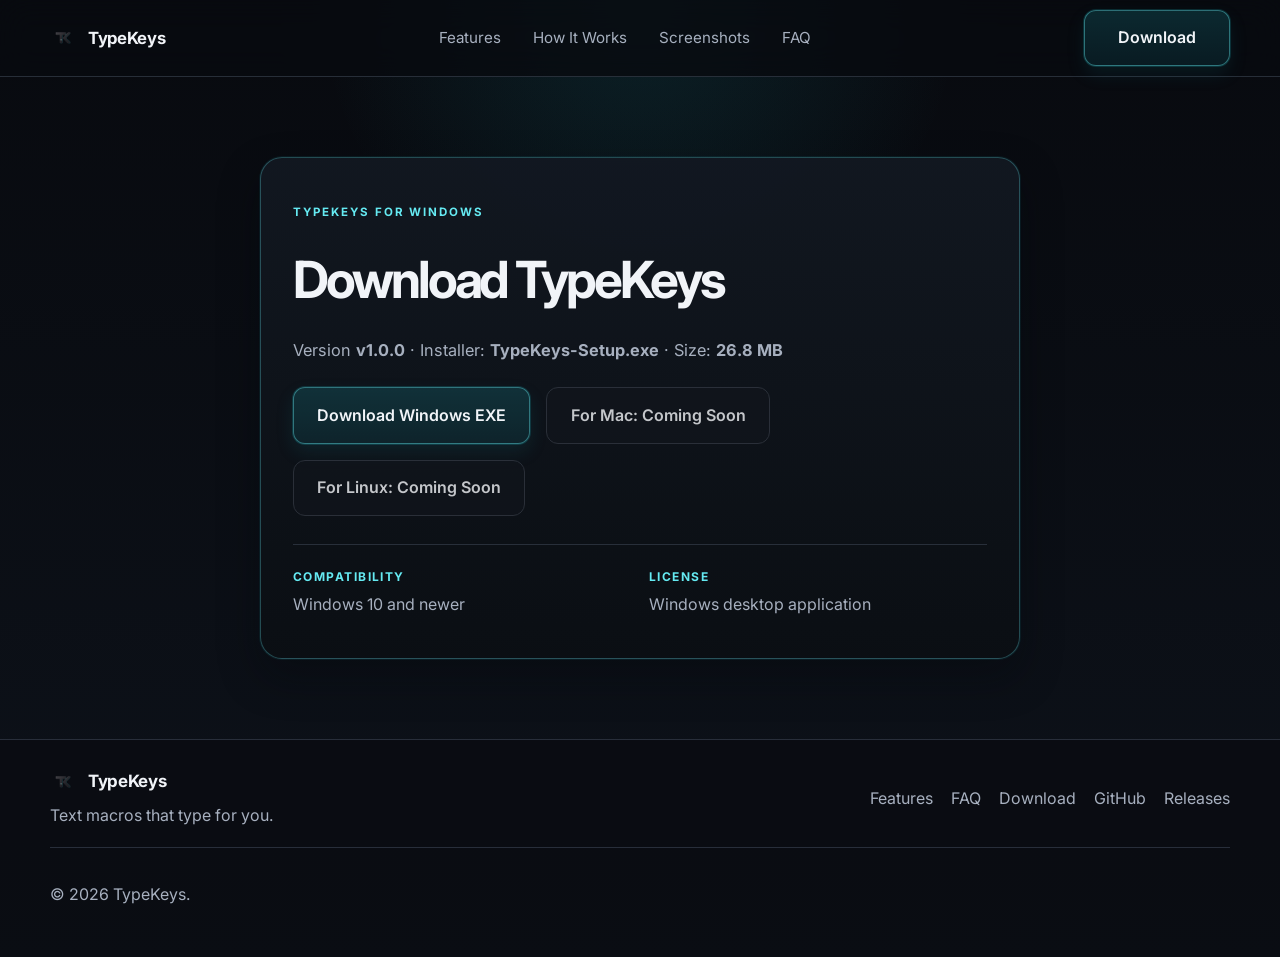
==== download.html @ 762c6fab "Add TypeKeys download page Co-authored-by: Copilot App <223556219+Copilot@users.noreply.github.com>" ====
<!DOCTYPE html>
<html lang="en">
  <head>
    <meta charset="UTF-8" />
    <meta name="viewport" content="width=device-width, initial-scale=1.0" />
    <meta
      name="description"
      content="Download TypeKeys for Windows. View the current version and get the installer for TypeKeys."
    />
    <title>Download TypeKeys | Windows Installer</title>
    <link rel="icon" type="image/png" href="assets/logo.png" />
    <link rel="preconnect" href="https://fonts.googleapis.com" />
    <link rel="preconnect" href="https://fonts.gstatic.com" crossorigin />
    <link
      href="https://fonts.googleapis.com/css2?family=Inter:wght@400;500;600;700;800&display=swap"
      rel="stylesheet"
    />
    <link rel="stylesheet" href="styles.css" />
  </head>
  <body>
    <div class="page-shell">
      <header class="site-header">
        <div class="container nav-shell">
          <a class="brand" href="index.html" aria-label="TypeKeys home">
            <img src="assets/logo.png" alt="TypeKeys logo" />
            <span>TypeKeys</span>
          </a>

          <button class="nav-toggle" aria-label="Toggle navigation" aria-expanded="false">
            <span></span>
            <span></span>
            <span></span>
          </button>

          <nav class="main-nav" aria-label="Main navigation">
            <a href="index.html#features">Features</a>
            <a href="index.html#how-it-works">How It Works</a>
            <a href="index.html#screenshots">Screenshots</a>
            <a href="index.html#faq">FAQ</a>
          </nav>

          <a class="btn btn-primary nav-download" href="download.html">Download</a>
        </div>
      </header>

      <main>
        <section class="section download-page">
          <div class="container download-page-shell">
            <div class="download-page-card">
              <p class="eyebrow eyebrow-inline">TypeKeys for Windows</p>
              <h1>Download TypeKeys</h1>
              <p class="download-meta">Version <strong>v1.0.0</strong> · Installer: <strong>TypeKeys-Setup.exe</strong> · Size: <strong>26.8 MB</strong></p>

              <div class="download-actions" style="display:flex; flex-wrap:wrap; gap:16px; margin-top:24px;">
                <a class="btn btn-primary download-button" href="https://github.com/Andrews3dfactory/TypeKey/releases/latest/download/TypeKeys-Setup.exe" target="_blank" rel="noreferrer">Download Windows EXE</a>
                <a class="btn btn-secondary download-button is-disabled" href="#" aria-disabled="true">For Mac: Coming Soon</a>
                <a class="btn btn-secondary download-button is-disabled" href="#" aria-disabled="true">For Linux: Coming Soon</a>
              </div>

              <div class="download-info">
                <div>
                  <span class="info-label">Compatibility</span>
                  <p>Windows 10 and newer</p>
                </div>
                <div>
                  <span class="info-label">License</span>
                  <p>Windows desktop application</p>
                </div>
              </div>
            </div>
          </div>
        </section>
      </main>

      <footer class="site-footer">
        <div class="container footer-grid">
          <div class="footer-brand-block">
            <a class="brand brand-footer" href="index.html">
              <img src="assets/logo.png" alt="TypeKeys logo" />
              <span>TypeKeys</span>
            </a>
            <p>Text macros that type for you.</p>
          </div>

          <div class="footer-links">
            <a href="index.html#features">Features</a>
            <a href="index.html#faq">FAQ</a>
            <a href="download.html">Download</a>
            <a href="https://github.com/Andrews3dfactory/TypeKey" target="_blank" rel="noreferrer">GitHub</a>
            <a href="https://github.com/Andrews3dfactory/TypeKey/releases" target="_blank" rel="noreferrer">Releases</a>
          </div>
        </div>

        <div class="container footer-bottom">
          <p>&copy; <span id="year"></span> TypeKeys.</p>
        </div>
      </footer>
    </div>

    <script src="script.js"></script>
  </body>
</html>
---- styles.css ----
:root {
  --bg: #080a0f;
  --bg-alt: #10141d;
  --card: #171c26;
  --card-strong: #1d2430;
  --border: #303744;
  --border-soft: rgba(126, 138, 155, 0.22);
  --cyan: #20c7d4;
  --cyan-bright: #65eaf2;
  --cyan-soft: rgba(32, 199, 212, 0.18);
  --text: #f1f4f8;
  --text-soft: #a7b0bf;
  --success: #43d995;
  --shadow: 0 16px 38px rgba(4, 9, 16, 0.55);
  --container: 1180px;
  --radius: 18px;
}

* {
  box-sizing: border-box;
}

html {
  scroll-behavior: smooth;
}

body {
  margin: 0;
  font-family: "Inter", sans-serif;
  background:
    radial-gradient(circle at top, rgba(32, 199, 212, 0.12), transparent 28%),
    linear-gradient(180deg, #080a0f 0%, #0d121a 100%);
  color: var(--text);
  line-height: 1.6;
}

img {
  max-width: 100%;
  display: block;
}

a {
  color: inherit;
  text-decoration: none;
}

button,
summary {
  font: inherit;
}

.page-shell {
  min-height: 100vh;
}

.container {
  width: min(var(--container), calc(100% - 32px));
  margin: 0 auto;
}

.site-header {
  position: sticky;
  top: 0;
  z-index: 20;
  backdrop-filter: blur(16px);
  background: rgba(8, 10, 15, 0.8);
  border-bottom: 1px solid rgba(48, 55, 68, 0.8);
}

.nav-shell {
  display: flex;
  align-items: center;
  justify-content: space-between;
  gap: 20px;
  min-height: 76px;
}

.brand {
  display: inline-flex;
  align-items: center;
  gap: 12px;
  font-size: 1.05rem;
  font-weight: 700;
  letter-spacing: -0.02em;
}

.brand img {
  width: 26px;
  height: 26px;
}

.main-nav {
  display: flex;
  align-items: center;
  gap: 32px;
  color: var(--text-soft);
  font-size: 0.95rem;
}

.main-nav a {
  position: relative;
  transition: color 0.2s ease;
}

.main-nav a::after {
  content: "";
  position: absolute;
  left: 0;
  bottom: -8px;
  width: 100%;
  height: 2px;
  background: var(--cyan);
  opacity: 0;
  transform: scaleX(0.7);
  transition: opacity 0.2s ease, transform 0.2s ease;
}

.main-nav a:hover,
.main-nav a:focus-visible {
  color: var(--text);
}

.main-nav a:hover::after,
.main-nav a:focus-visible::after {
  opacity: 1;
  transform: scaleX(1);
}

.btn {
  display: inline-flex;
  align-items: center;
  justify-content: center;
  border-radius: 12px;
  padding: 0.9rem 1.45rem;
  border: 1px solid transparent;
  font-weight: 600;
  cursor: pointer;
  transition: transform 0.2s ease, box-shadow 0.2s ease, border-color 0.2s ease;
}

.btn:hover,
.btn:focus-visible {
  transform: translateY(-1px);
}

.btn-primary {
  background: linear-gradient(180deg, rgba(32, 199, 212, 0.17), rgba(19, 142, 157, 0.14));
  border-color: rgba(101, 234, 242, 0.4);
  color: var(--text);
  box-shadow: 0 0 0 1px rgba(32, 199, 212, 0.18), 0 8px 18px rgba(19, 126, 138, 0.15);
}

.btn-primary:hover,
.btn-primary:focus-visible {
  box-shadow: 0 0 0 1px rgba(101, 234, 242, 0.38), 0 10px 24px rgba(19, 126, 138, 0.24);
}

.btn-secondary {
  background: rgba(18, 24, 33, 0.58);
  border-color: var(--border);
  color: var(--text);
}

.nav-download,
.download-button {
  min-width: 146px;
}

.nav-download.is-disabled,
.download-button.is-disabled,
.btn[aria-disabled="true"] {
  cursor: not-allowed;
  opacity: 0.8;
  pointer-events: none;
  filter: saturate(0.75);
}

.nav-toggle {
  display: none;
  width: 44px;
  height: 44px;
  border-radius: 10px;
  border: 1px solid var(--border);
  background: rgba(18, 24, 33, 0.7);
  cursor: pointer;
}

.nav-toggle span {
  display: block;
  width: 18px;
  height: 2px;
  margin: 5px auto;
  background: var(--text);
  border-radius: 99px;
}

.hero {
  padding: 96px 0 64px;
}

.hero-grid {
  display: grid;
  grid-template-columns: 1.05fr 1fr;
  align-items: center;
  gap: 52px;
}

.eyebrow {
  margin: 0 0 18px;
  color: var(--cyan-bright);
  letter-spacing: 0.17em;
  font-size: 0.72rem;
  font-weight: 700;
  text-transform: uppercase;
}

.eyebrow-inline {
  display: inline-block;
}

.hero h1 {
  margin: 0;
  font-size: clamp(2.7rem, 4vw, 4.4rem);
  line-height: 0.98;
  letter-spacing: -0.06em;
}

.hero-text {
  max-width: 600px;
  margin-top: 18px;
  font-size: 1.13rem;
  color: var(--text-soft);
}

.hero-actions {
  display: flex;
  flex-wrap: wrap;
  gap: 16px;
  margin-top: 30px;
}

.hero-visual {
  position: relative;
  display: flex;
  justify-content: center;
  align-items: center;
  min-height: 430px;
}

.screen-glow {
  position: absolute;
  inset: 12% 10% 15% 10%;
  border-radius: 36px;
  background: radial-gradient(circle at center, rgba(32, 199, 212, 0.36), rgba(32, 199, 212, 0.08) 35%, transparent 70%);
  filter: blur(22px);
}

.screen-frame {
  position: relative;
  z-index: 1;
  width: min(100%, 680px);
  padding: 18px;
  border-radius: 18px;
  border: 1px solid rgba(83, 100, 121, 0.86);
  background: linear-gradient(180deg, rgba(18, 24, 33, 0.94), rgba(12, 16, 22, 0.92));
  box-shadow: var(--shadow), 0 0 0 1px rgba(32, 199, 212, 0.08);
}

.screen-frame img {
  display: block;
  border-radius: 14px;
  width: 100%;
  border: 1px solid rgba(79, 90, 104, 0.8);
}

.section {
  padding: 72px 0;
}

.section-muted {
  background: rgba(16, 20, 29, 0.7);
  border-top: 1px solid rgba(48, 55, 68, 0.8);
  border-bottom: 1px solid rgba(48, 55, 68, 0.8);
}

.section-header {
  margin-bottom: 32px;
}

.section-header.centered {
  text-align: center;
}

.section-header h2 {
  margin: 0;
  font-size: clamp(2rem, 3vw, 3rem);
  letter-spacing: -0.05em;
}

.feature-grid {
  display: grid;
  grid-template-columns: repeat(3, minmax(0, 1fr));
  gap: 22px;
}

.feature-card,
.step-card,
.faq-list details {
  background: rgba(23, 28, 38, 0.78);
  border: 1px solid var(--border);
  border-radius: var(--radius);
  box-shadow: inset 0 1px 0 rgba(255, 255, 255, 0.02);
}

.feature-card {
  padding: 26px 22px 22px;
}

.feature-icon {
  display: grid;
  place-items: center;
  width: 44px;
  height: 44px;
  margin-bottom: 18px;
  border-radius: 12px;
  background: rgba(32, 199, 212, 0.1);
  border: 1px solid rgba(101, 234, 242, 0.26);
  color: var(--cyan-bright);
  font-size: 1.4rem;
}

.feature-card h3,
.step-card h3 {
  margin: 0 0 10px;
  font-size: 1.2rem;
  letter-spacing: -0.03em;
}

.feature-card p,
.step-card p,
.faq-list p,
.download-content p,
.footer-brand-block p {
  margin: 0;
  color: var(--text-soft);
}

.steps-grid {
  display: grid;
  grid-template-columns: repeat(3, minmax(0, 1fr));
  gap: 22px;
}

.step-card {
  position: relative;
  padding: 28px 24px 24px;
}

.step-number {
  display: grid;
  place-items: center;
  width: 42px;
  height: 42px;
  margin-bottom: 18px;
  border-radius: 12px;
  background: linear-gradient(180deg, rgba(32, 199, 212, 0.22), rgba(32, 199, 212, 0.08));
  border: 1px solid rgba(101, 234, 242, 0.26);
  color: var(--cyan-bright);
  font-weight: 700;
}

.showcase-block {
  display: grid;
  gap: 18px;
}

.showcase-frame {
  border: 1px solid rgba(101, 234, 242, 0.35);
  border-radius: 18px;
  background: rgba(10, 13, 17, 0.9);
  box-shadow: 0 0 0 1px rgba(32, 199, 212, 0.12), 0 0 28px rgba(32, 199, 212, 0.12);
  padding: 16px;
}

.showcase-frame img {
  border-radius: 12px;
  width: 100%;
}

.showcase-caption {
  text-align: center;
  color: var(--text-soft);
  font-size: 1.05rem;
}

.download-section {
  padding-top: 24px;
}

.download-card {
  display: flex;
  align-items: center;
  justify-content: space-between;
  gap: 20px;
  padding: 34px 32px;
  border-radius: 22px;
  border: 1px solid rgba(101, 234, 242, 0.28);
  background: linear-gradient(180deg, rgba(17, 22, 30, 0.96), rgba(12, 16, 21, 0.96));
  box-shadow: 0 0 0 1px rgba(32, 199, 212, 0.09), 0 20px 40px rgba(4, 8, 14, 0.38);
}

.download-page {
  padding: 80px 0;
}

.download-page-shell {
  display: flex;
  justify-content: center;
}

.download-page-card {
  width: min(760px, 100%);
  padding: 40px 32px;
  border-radius: 22px;
  border: 1px solid rgba(101, 234, 242, 0.28);
  background: linear-gradient(180deg, rgba(18, 24, 33, 0.96), rgba(11, 15, 20, 0.96));
  box-shadow: 0 0 0 1px rgba(32, 199, 212, 0.08), 0 18px 40px rgba(4, 8, 14, 0.38);
}

.download-page-card h1 {
  margin: 0;
  font-size: clamp(2.4rem, 4vw, 4rem);
  letter-spacing: -0.06em;
}

.download-meta {
  margin-top: 16px;
  color: var(--text-soft);
  font-size: 1.02rem;
}

.download-info {
  display: grid;
  grid-template-columns: repeat(2, minmax(0, 1fr));
  gap: 18px;
  margin-top: 28px;
  padding-top: 22px;
  border-top: 1px solid rgba(48, 55, 68, 0.8);
}

.info-label {
  display: block;
  margin-bottom: 6px;
  color: var(--cyan-bright);
  font-size: 0.75rem;
  font-weight: 700;
  letter-spacing: 0.12em;
  text-transform: uppercase;
}

.download-info p {
  margin: 0;
  color: var(--text-soft);
}

.download-content h2 {
  margin: 0 0 12px;
  font-size: clamp(2rem, 3vw, 3rem);
  letter-spacing: -0.05em;
}

.faq-wrap {
  display: grid;
  gap: 18px;
}

.faq-header {
  margin-bottom: 16px;
}

.faq-list {
  display: grid;
  gap: 14px;
}

.faq-list details {
  padding: 0 22px;
  overflow: hidden;
}

.faq-list summary {
  list-style: none;
  cursor: pointer;
  position: relative;
  padding: 20px 34px 20px 0;
  font-weight: 600;
  color: var(--text);
}

.faq-list summary::-webkit-details-marker {
  display: none;
}

.faq-list summary::after {
  content: "+";
  position: absolute;
  right: 12px;
  top: 50%;
  transform: translateY(-50%);
  color: var(--cyan-bright);
  font-size: 1.4rem;
  line-height: 1;
}

.faq-list details[open] summary::after {
  content: "−";
}

.faq-list p {
  border-top: 1px solid rgba(48, 55, 68, 0.8);
  padding: 18px 0 20px;
}

.site-footer {
  padding: 28px 0 34px;
  border-top: 1px solid rgba(48, 55, 68, 0.8);
  background: rgba(10, 12, 17, 0.74);
}

.footer-grid {
  display: flex;
  justify-content: space-between;
  align-items: center;
  gap: 20px;
}

.footer-brand-block {
  display: grid;
  gap: 8px;
}

.brand-footer {
  font-size: 1.06rem;
}

.footer-links {
  display: flex;
  flex-wrap: wrap;
  justify-content: flex-end;
  gap: 18px;
  color: var(--text-soft);
}

.footer-links a {
  transition: color 0.2s ease;
}

.footer-links a:hover,
.footer-links a:focus-visible {
  color: var(--text);
}

.footer-bottom {
  border-top: 1px solid rgba(48, 55, 68, 0.8);
  margin-top: 18px;
  padding-top: 18px;
  color: var(--text-soft);
}

@media (max-width: 980px) {
  .hero-grid,
  .feature-grid,
  .steps-grid,
  .download-card,
  .footer-grid {
    grid-template-columns: 1fr;
    display: grid;
  }

  .hero-grid {
    gap: 30px;
  }

  .feature-grid,
  .steps-grid {
    grid-template-columns: repeat(2, minmax(0, 1fr));
  }

  .download-card {
    display: grid;
  }

  .footer-grid {
    justify-content: start;
  }

  .footer-links {
    justify-content: flex-start;
  }
}

@media (max-width: 760px) {
  .nav-toggle {
    display: block;
  }

  .main-nav {
    position: absolute;
    top: 100%;
    left: 0;
    right: 0;
    display: none;
    flex-direction: column;
    align-items: flex-start;
    gap: 10px;
    padding: 18px 16px 20px;
    background: rgba(11, 14, 20, 0.98);
    border-bottom: 1px solid var(--border);
  }

  .main-nav.is-open {
    display: flex;
  }

  .nav-shell {
    position: relative;
  }

  .hero {
    padding-top: 64px;
  }

  .feature-grid,
  .steps-grid {
    grid-template-columns: 1fr;
  }

  .screen-frame {
    padding: 12px;
  }
}

@media (prefers-reduced-motion: reduce) {
  html {
    scroll-behavior: auto;
  }

  *,
  *::before,
  *::after {
    animation: none !important;
    transition: none !important;
  }
}
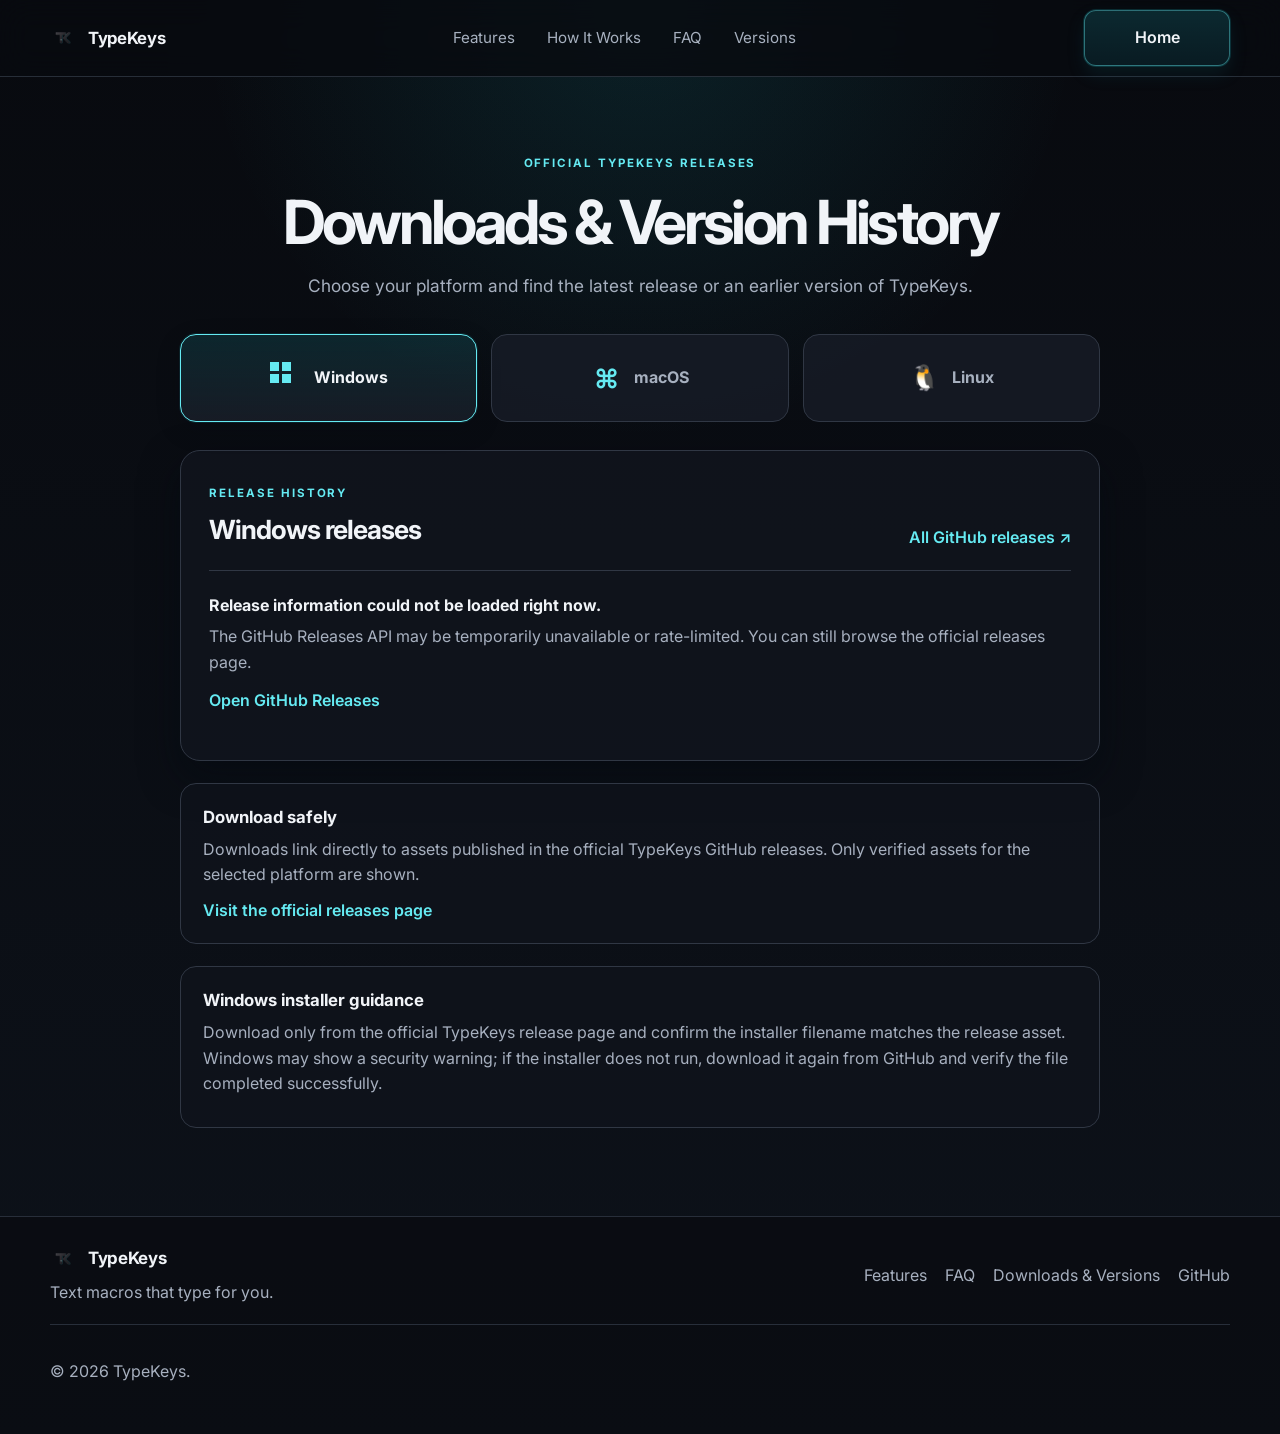
==== commit 89474d90: "Add platform release history and update FAQ Co-authored-by: Copilot App <223556219+Copilot@users.nor" ====
--- a/download.html
+++ b/download.html
@@ -3,18 +3,12 @@
   <head>
     <meta charset="UTF-8" />
     <meta name="viewport" content="width=device-width, initial-scale=1.0" />
-    <meta
-      name="description"
-      content="Download TypeKeys for Windows. View the current version and get the installer for TypeKeys."
-    />
-    <title>Download TypeKeys | Windows Installer</title>
+    <meta name="description" content="Browse TypeKeys releases and download verified builds for Windows, macOS, and Linux." />
+    <title>Downloads &amp; Version History | TypeKeys</title>
     <link rel="icon" type="image/png" href="assets/logo.png" />
     <link rel="preconnect" href="https://fonts.googleapis.com" />
     <link rel="preconnect" href="https://fonts.gstatic.com" crossorigin />
-    <link
-      href="https://fonts.googleapis.com/css2?family=Inter:wght@400;500;600;700;800&display=swap"
-      rel="stylesheet"
-    />
+    <link href="https://fonts.googleapis.com/css2?family=Inter:wght@400;500;600;700;800&display=swap" rel="stylesheet" />
     <link rel="stylesheet" href="styles.css" />
   </head>
   <body>
@@ -35,39 +29,60 @@
           <nav class="main-nav" aria-label="Main navigation">
             <a href="index.html#features">Features</a>
             <a href="index.html#how-it-works">How It Works</a>
-            <a href="index.html#screenshots">Screenshots</a>
             <a href="index.html#faq">FAQ</a>
+            <a href="download.html" aria-current="page">Versions</a>
           </nav>
 
-          <a class="btn btn-primary nav-download" href="download.html">Download</a>
+          <a class="btn btn-primary nav-download" href="index.html">Home</a>
         </div>
       </header>
 
       <main>
-        <section class="section download-page">
-          <div class="container download-page-shell">
-            <div class="download-page-card">
-              <p class="eyebrow eyebrow-inline">TypeKeys for Windows</p>
-              <h1>Download TypeKeys</h1>
-              <p class="download-meta">Version <strong>v1.0.0</strong> · Installer: <strong>TypeKeys-Setup.exe</strong> · Size: <strong>26.8 MB</strong></p>
+        <section class="section versions-page">
+          <div class="container versions-shell">
+            <div class="versions-heading">
+              <p class="eyebrow eyebrow-inline">Official TypeKeys releases</p>
+              <h1>Downloads &amp; Version History</h1>
+              <p>Choose your platform and find the latest release or an earlier version of TypeKeys.</p>
+            </div>
 
-              <div class="download-actions" style="display:flex; flex-wrap:wrap; gap:16px; margin-top:24px;">
-                <a class="btn btn-primary download-button" href="https://github.com/Andrews3dfactory/TypeKey/releases/latest/download/TypeKeys-Setup.exe" target="_blank" rel="noreferrer">Download Windows EXE</a>
-                <a class="btn btn-secondary download-button is-disabled" href="#" aria-disabled="true">For Mac: Coming Soon</a>
-                <a class="btn btn-secondary download-button is-disabled" href="#" aria-disabled="true">For Linux: Coming Soon</a>
+            <div class="platform-picker" role="tablist" aria-label="Choose operating system">
+              <button class="platform-tab" id="platform-windows" type="button" role="tab" aria-controls="release-panel" aria-selected="true" tabindex="0" data-platform="windows">
+                <span class="platform-icon windows-icon" aria-hidden="true"><span></span><span></span><span></span><span></span></span>
+                <span>Windows</span>
+              </button>
+              <button class="platform-tab" id="platform-macos" type="button" role="tab" aria-controls="release-panel" aria-selected="false" tabindex="-1" data-platform="macos">
+                <span class="platform-icon" aria-hidden="true">⌘</span>
+                <span>macOS</span>
+              </button>
+              <button class="platform-tab" id="platform-linux" type="button" role="tab" aria-controls="release-panel" aria-selected="false" tabindex="-1" data-platform="linux">
+                <span class="platform-icon linux-icon" aria-hidden="true">🐧</span>
+                <span>Linux</span>
+              </button>
+            </div>
+
+            <section class="release-panel" id="release-panel" role="tabpanel" aria-labelledby="platform-windows" tabindex="0">
+              <div class="release-panel-heading">
+                <div>
+                  <p class="eyebrow eyebrow-inline">Release history</p>
+                  <h2 id="selected-platform-title">Windows releases</h2>
+                </div>
+                <a class="github-releases-link" href="https://github.com/Andrews3dfactory/TypeKey/releases" target="_blank" rel="noreferrer">All GitHub releases <span aria-hidden="true">↗</span></a>
               </div>
+              <div class="release-status" id="release-status" role="status" aria-live="polite">Loading verified release information…</div>
+              <div class="release-list" id="release-list"></div>
+            </section>
 
-              <div class="download-info">
-                <div>
-                  <span class="info-label">Compatibility</span>
-                  <p>Windows 10 and newer</p>
-                </div>
-                <div>
-                  <span class="info-label">License</span>
-                  <p>Windows desktop application</p>
-                </div>
-              </div>
-            </div>
+            <aside class="release-safety">
+              <h2>Download safely</h2>
+              <p>Downloads link directly to assets published in the official TypeKeys GitHub releases. Only verified assets for the selected platform are shown.</p>
+              <a href="https://github.com/Andrews3dfactory/TypeKey/releases" target="_blank" rel="noreferrer">Visit the official releases page</a>
+            </aside>
+
+            <aside class="release-safety" id="windows-guidance">
+              <h2>Windows installer guidance</h2>
+              <p>Download only from the official TypeKeys release page and confirm the installer filename matches the release asset. Windows may show a security warning; if the installer does not run, download it again from GitHub and verify the file completed successfully.</p>
+            </aside>
           </div>
         </section>
       </main>
@@ -85,9 +100,8 @@
           <div class="footer-links">
             <a href="index.html#features">Features</a>
             <a href="index.html#faq">FAQ</a>
-            <a href="download.html">Download</a>
+            <a href="download.html">Downloads &amp; Versions</a>
             <a href="https://github.com/Andrews3dfactory/TypeKey" target="_blank" rel="noreferrer">GitHub</a>
-            <a href="https://github.com/Andrews3dfactory/TypeKey/releases" target="_blank" rel="noreferrer">Releases</a>
           </div>
         </div>
 
--- a/styles.css
+++ b/styles.css
@@ -1,4 +1,4 @@
-:root {
+﻿:root {
   --bg: #080a0f;
   --bg-alt: #10141d;
   --card: #171c26;
@@ -16,47 +16,21 @@
   --radius: 18px;
 }
 
-* {
-  box-sizing: border-box;
-}
-
-html {
-  scroll-behavior: smooth;
-}
-
+* { box-sizing: border-box; }
+html { scroll-behavior: smooth; }
 body {
   margin: 0;
   font-family: "Inter", sans-serif;
-  background:
-    radial-gradient(circle at top, rgba(32, 199, 212, 0.12), transparent 28%),
-    linear-gradient(180deg, #080a0f 0%, #0d121a 100%);
+  background: radial-gradient(circle at top, rgba(32, 199, 212, 0.12), transparent 28%), linear-gradient(180deg, #080a0f 0%, #0d121a 100%);
   color: var(--text);
   line-height: 1.6;
 }
-
-img {
-  max-width: 100%;
-  display: block;
-}
-
-a {
-  color: inherit;
-  text-decoration: none;
-}
-
-button,
-summary {
-  font: inherit;
-}
-
-.page-shell {
-  min-height: 100vh;
-}
-
-.container {
-  width: min(var(--container), calc(100% - 32px));
-  margin: 0 auto;
-}
+img { max-width: 100%; display: block; }
+a { color: inherit; text-decoration: none; }
+button, summary { font: inherit; }
+
+.page-shell { min-height: 100vh; }
+.container { width: min(var(--container), calc(100% - 32px)); margin: 0 auto; }
 
 .site-header {
   position: sticky;
@@ -83,11 +57,7 @@
   font-weight: 700;
   letter-spacing: -0.02em;
 }
-
-.brand img {
-  width: 26px;
-  height: 26px;
-}
+.brand img { width: 26px; height: 26px; }
 
 .main-nav {
   display: flex;
@@ -96,12 +66,7 @@
   color: var(--text-soft);
   font-size: 0.95rem;
 }
-
-.main-nav a {
-  position: relative;
-  transition: color 0.2s ease;
-}
-
+.main-nav a { position: relative; transition: color 0.2s ease; }
 .main-nav a::after {
   content: "";
   position: absolute;
@@ -114,17 +79,8 @@
   transform: scaleX(0.7);
   transition: opacity 0.2s ease, transform 0.2s ease;
 }
-
-.main-nav a:hover,
-.main-nav a:focus-visible {
-  color: var(--text);
-}
-
-.main-nav a:hover::after,
-.main-nav a:focus-visible::after {
-  opacity: 1;
-  transform: scaleX(1);
-}
+.main-nav a:hover, .main-nav a:focus-visible { color: var(--text); }
+.main-nav a:hover::after, .main-nav a:focus-visible::after { opacity: 1; transform: scaleX(1); }
 
 .btn {
   display: inline-flex;
@@ -137,11 +93,7 @@
   cursor: pointer;
   transition: transform 0.2s ease, box-shadow 0.2s ease, border-color 0.2s ease;
 }
-
-.btn:hover,
-.btn:focus-visible {
-  transform: translateY(-1px);
-}
+.btn:hover, .btn:focus-visible { transform: translateY(-1px); }
 
 .btn-primary {
   background: linear-gradient(180deg, rgba(32, 199, 212, 0.17), rgba(19, 142, 157, 0.14));
@@ -149,9 +101,7 @@
   color: var(--text);
   box-shadow: 0 0 0 1px rgba(32, 199, 212, 0.18), 0 8px 18px rgba(19, 126, 138, 0.15);
 }
-
-.btn-primary:hover,
-.btn-primary:focus-visible {
+.btn-primary:hover, .btn-primary:focus-visible {
   box-shadow: 0 0 0 1px rgba(101, 234, 242, 0.38), 0 10px 24px rgba(19, 126, 138, 0.24);
 }
 
@@ -161,19 +111,20 @@
   color: var(--text);
 }
 
-.nav-download,
-.download-button {
-  min-width: 146px;
-}
-
-.nav-download.is-disabled,
-.download-button.is-disabled,
-.btn[aria-disabled="true"] {
+.btn-ghost {
+  background: transparent;
+  border-color: rgba(101, 234, 242, 0.2);
+  color: var(--text);
+}
+
+.is-disabled {
   cursor: not-allowed;
-  opacity: 0.8;
+  opacity: 0.7;
   pointer-events: none;
   filter: saturate(0.75);
 }
+
+.nav-download { min-width: 146px; }
 
 .nav-toggle {
   display: none;
@@ -184,7 +135,6 @@
   background: rgba(18, 24, 33, 0.7);
   cursor: pointer;
 }
-
 .nav-toggle span {
   display: block;
   width: 18px;
@@ -197,7 +147,6 @@
 .hero {
   padding: 96px 0 64px;
 }
-
 .hero-grid {
   display: grid;
   grid-template-columns: 1.05fr 1fr;
@@ -213,10 +162,7 @@
   font-weight: 700;
   text-transform: uppercase;
 }
-
-.eyebrow-inline {
-  display: inline-block;
-}
+.eyebrow-inline { display: inline-block; }
 
 .hero h1 {
   margin: 0;
@@ -224,15 +170,14 @@
   line-height: 0.98;
   letter-spacing: -0.06em;
 }
-
 .hero-text {
-  max-width: 600px;
+  max-width: 620px;
   margin-top: 18px;
   font-size: 1.13rem;
   color: var(--text-soft);
 }
-
-.hero-actions {
+.hero-actions,
+.download-actions {
   display: flex;
   flex-wrap: wrap;
   gap: 16px;
@@ -246,7 +191,6 @@
   align-items: center;
   min-height: 430px;
 }
-
 .screen-glow {
   position: absolute;
   inset: 12% 10% 15% 10%;
@@ -254,7 +198,6 @@
   background: radial-gradient(circle at center, rgba(32, 199, 212, 0.36), rgba(32, 199, 212, 0.08) 35%, transparent 70%);
   filter: blur(22px);
 }
-
 .screen-frame {
   position: relative;
   z-index: 1;
@@ -265,7 +208,6 @@
   background: linear-gradient(180deg, rgba(18, 24, 33, 0.94), rgba(12, 16, 22, 0.92));
   box-shadow: var(--shadow), 0 0 0 1px rgba(32, 199, 212, 0.08);
 }
-
 .screen-frame img {
   display: block;
   border-radius: 14px;
@@ -273,24 +215,14 @@
   border: 1px solid rgba(79, 90, 104, 0.8);
 }
 
-.section {
-  padding: 72px 0;
-}
-
+.section { padding: 72px 0; }
 .section-muted {
   background: rgba(16, 20, 29, 0.7);
   border-top: 1px solid rgba(48, 55, 68, 0.8);
   border-bottom: 1px solid rgba(48, 55, 68, 0.8);
 }
-
-.section-header {
-  margin-bottom: 32px;
-}
-
-.section-header.centered {
-  text-align: center;
-}
-
+.section-header { margin-bottom: 32px; }
+.section-header.centered { text-align: center; }
 .section-header h2 {
   margin: 0;
   font-size: clamp(2rem, 3vw, 3rem);
@@ -299,23 +231,18 @@
 
 .feature-grid {
   display: grid;
-  grid-template-columns: repeat(3, minmax(0, 1fr));
+  grid-template-columns: repeat(4, minmax(0, 1fr));
   gap: 22px;
 }
-
-.feature-card,
-.step-card,
-.faq-list details {
+.feature-card, .step-card, .faq-list details {
   background: rgba(23, 28, 38, 0.78);
   border: 1px solid var(--border);
   border-radius: var(--radius);
   box-shadow: inset 0 1px 0 rgba(255, 255, 255, 0.02);
-}
-
-.feature-card {
-  padding: 26px 22px 22px;
-}
-
+  transition: transform 0.2s ease, border-color 0.2s ease;
+}
+.feature-card:hover, .step-card:hover { transform: translateY(-2px); border-color: rgba(101, 234, 242, 0.38); }
+.feature-card { padding: 26px 22px 22px; }
 .feature-icon {
   display: grid;
   place-items: center;
@@ -328,34 +255,113 @@
   color: var(--cyan-bright);
   font-size: 1.4rem;
 }
-
-.feature-card h3,
-.step-card h3 {
-  margin: 0 0 10px;
-  font-size: 1.2rem;
-  letter-spacing: -0.03em;
-}
-
-.feature-card p,
-.step-card p,
-.faq-list p,
-.download-content p,
-.footer-brand-block p {
-  margin: 0;
-  color: var(--text-soft);
+.feature-card h3, .step-card h3 { margin: 0 0 10px; font-size: 1.2rem; letter-spacing: -0.03em; }
+.feature-card p, .step-card p, .faq-list p, .download-content p, .footer-brand-block p, .ai-copy p, .ai-step p { margin: 0; color: var(--text-soft); }
+
+.ai-section { overflow: hidden; }
+.ai-grid {
+  display: grid;
+  grid-template-columns: 1.1fr 0.9fr;
+  gap: 32px;
+  align-items: center;
+}
+.ai-copy h2 {
+  margin: 0 0 18px;
+  font-size: clamp(2.1rem, 3vw, 3rem);
+  letter-spacing: -0.05em;
+}
+.ai-steps {
+  display: grid;
+  gap: 18px;
+  margin-top: 28px;
+}
+.ai-step {
+  display: flex;
+  gap: 14px;
+  align-items: flex-start;
+  padding: 18px 18px 16px;
+  border-radius: 16px;
+  border: 1px solid var(--border);
+  background: rgba(20, 26, 35, 0.8);
+}
+.ai-step span {
+  display: grid;
+  place-items: center;
+  width: 30px;
+  height: 30px;
+  border-radius: 10px;
+  background: rgba(32, 199, 212, 0.12);
+  color: var(--cyan-bright);
+  font-weight: 700;
+}
+.ai-step h3 { margin: 0 0 6px; font-size: 1.08rem; }
+.ai-demo-wrap { display: flex; justify-content: center; }
+.ai-demo-card {
+  width: min(100%, 500px);
+  border-radius: 22px;
+  border: 1px solid rgba(101, 234, 242, 0.28);
+  background: linear-gradient(180deg, rgba(17, 22, 30, 0.96), rgba(12, 15, 20, 0.96));
+  box-shadow: 0 24px 42px rgba(4, 9, 16, 0.42);
+  overflow: hidden;
+}
+.demo-header {
+  display: flex;
+  align-items: center;
+  gap: 10px;
+  padding: 16px 18px;
+  border-bottom: 1px solid rgba(48, 55, 68, 0.8);
+  background: rgba(13, 18, 25, 0.9);
+}
+.dot {
+  display: inline-block;
+  width: 11px;
+  height: 11px;
+  border-radius: 50%;
+}
+.dot-red { background: #ff6b6b; }
+.dot-yellow { background: #f9c74f; }
+.dot-green { background: #43d995; }
+.demo-body { padding: 22px 20px 18px; }
+.demo-pill {
+  display: inline-block;
+  padding: 0.45rem 0.7rem;
+  border-radius: 999px;
+  font-size: 0.71rem;
+  font-weight: 700;
+  letter-spacing: 0.08em;
+  text-transform: uppercase;
+  background: rgba(32, 199, 212, 0.12);
+  color: var(--cyan-bright);
+  border: 1px solid rgba(101, 234, 242, 0.25);
+}
+.demo-body h3 { margin: 16px 0 12px; font-size: 1.5rem; }
+.demo-actions {
+  display: flex;
+  flex-wrap: wrap;
+  gap: 10px;
+  margin-top: 18px;
+}
+.demo-actions span {
+  display: inline-flex;
+  align-items: center;
+  justify-content: center;
+  min-width: 72px;
+  padding: 0.55rem 0.7rem;
+  border-radius: 10px;
+  color: var(--text);
+  background: rgba(24, 31, 40, 0.85);
+  border: 1px solid rgba(48, 55, 68, 0.8);
 }
 
 .steps-grid {
   display: grid;
-  grid-template-columns: repeat(3, minmax(0, 1fr));
+  grid-template-columns: repeat(4, minmax(0, 1fr));
   gap: 22px;
 }
-
 .step-card {
   position: relative;
   padding: 28px 24px 24px;
 }
-
 .step-number {
   display: grid;
   place-items: center;
@@ -373,7 +379,6 @@
   display: grid;
   gap: 18px;
 }
-
 .showcase-frame {
   border: 1px solid rgba(101, 234, 242, 0.35);
   border-radius: 18px;
@@ -381,21 +386,8 @@
   box-shadow: 0 0 0 1px rgba(32, 199, 212, 0.12), 0 0 28px rgba(32, 199, 212, 0.12);
   padding: 16px;
 }
-
-.showcase-frame img {
-  border-radius: 12px;
-  width: 100%;
-}
-
-.showcase-caption {
-  text-align: center;
-  color: var(--text-soft);
-  font-size: 1.05rem;
-}
-
-.download-section {
-  padding-top: 24px;
-}
+.showcase-frame img { border-radius: 12px; width: 100%; }
+.showcase-caption { text-align: center; color: var(--text-soft); font-size: 1.05rem; }
 
 .download-card {
   display: flex;
@@ -408,16 +400,14 @@
   background: linear-gradient(180deg, rgba(17, 22, 30, 0.96), rgba(12, 16, 21, 0.96));
   box-shadow: 0 0 0 1px rgba(32, 199, 212, 0.09), 0 20px 40px rgba(4, 8, 14, 0.38);
 }
-
-.download-page {
-  padding: 80px 0;
-}
-
-.download-page-shell {
-  display: flex;
-  justify-content: center;
-}
-
+.download-content h2 {
+  margin: 0 0 12px;
+  font-size: clamp(2rem, 3vw, 3rem);
+  letter-spacing: -0.05em;
+}
+
+.download-page { padding: 80px 0; }
+.download-page-shell { display: flex; justify-content: center; }
 .download-page-card {
   width: min(760px, 100%);
   padding: 40px 32px;
@@ -426,19 +416,16 @@
   background: linear-gradient(180deg, rgba(18, 24, 33, 0.96), rgba(11, 15, 20, 0.96));
   box-shadow: 0 0 0 1px rgba(32, 199, 212, 0.08), 0 18px 40px rgba(4, 8, 14, 0.38);
 }
-
 .download-page-card h1 {
   margin: 0;
   font-size: clamp(2.4rem, 4vw, 4rem);
   letter-spacing: -0.06em;
 }
-
 .download-meta {
   margin-top: 16px;
   color: var(--text-soft);
   font-size: 1.02rem;
 }
-
 .download-info {
   display: grid;
   grid-template-columns: repeat(2, minmax(0, 1fr));
@@ -447,7 +434,6 @@
   padding-top: 22px;
   border-top: 1px solid rgba(48, 55, 68, 0.8);
 }
-
 .info-label {
   display: block;
   margin-bottom: 6px;
@@ -457,37 +443,188 @@
   letter-spacing: 0.12em;
   text-transform: uppercase;
 }
-
-.download-info p {
+.download-tips {
+  margin-top: 28px;
+  padding-top: 22px;
+  border-top: 1px solid rgba(48, 55, 68, 0.8);
+}
+.download-tips h2 {
+  margin: 0 0 12px;
+  font-size: 1.2rem;
+}
+.download-tips ul {
   margin: 0;
+  padding-left: 1.2rem;
+  display: grid;
+  gap: 10px;
+}
+.download-info p, .download-tips li, .download-meta { color: var(--text-soft); }
+
+.versions-page { padding: 72px 0 88px; }
+.versions-shell { width: min(920px, calc(100% - 32px)); }
+.versions-heading { max-width: 760px; margin: 0 auto 34px; text-align: center; }
+.versions-heading h1 {
+  margin: 0;
+  font-size: clamp(2.25rem, 5vw, 3.8rem);
+  line-height: 1.08;
+  letter-spacing: -0.06em;
+}
+.versions-heading > p:last-child { margin: 16px auto 0; color: var(--text-soft); font-size: 1.08rem; }
+.platform-picker {
+  display: grid;
+  grid-template-columns: repeat(3, minmax(0, 1fr));
+  gap: 14px;
+  margin: 0 auto 28px;
+}
+.platform-tab {
+  display: flex;
+  align-items: center;
+  justify-content: center;
+  gap: 12px;
+  min-height: 88px;
+  padding: 16px;
+  border: 1px solid var(--border);
+  border-radius: 16px;
+  background: rgba(23, 28, 38, 0.82);
   color: var(--text-soft);
-}
-
-.download-content h2 {
-  margin: 0 0 12px;
-  font-size: clamp(2rem, 3vw, 3rem);
-  letter-spacing: -0.05em;
-}
-
-.faq-wrap {
-  display: grid;
+  font-weight: 700;
+  cursor: pointer;
+  transition: color 0.2s ease, border-color 0.2s ease, background 0.2s ease, transform 0.2s ease;
+}
+.platform-tab:hover { transform: translateY(-1px); color: var(--text); border-color: rgba(101, 234, 242, 0.42); }
+.platform-tab[aria-selected="true"] {
+  color: var(--text);
+  border-color: var(--cyan-bright);
+  background: linear-gradient(180deg, rgba(32, 199, 212, 0.14), rgba(23, 28, 38, 0.94));
+  box-shadow: 0 0 0 1px rgba(32, 199, 212, 0.12), 0 8px 24px rgba(4, 9, 16, 0.2);
+}
+.platform-tab:focus-visible, .btn:focus-visible, a:focus-visible, summary:focus-visible {
+  outline: 3px solid var(--cyan-bright);
+  outline-offset: 3px;
+}
+.platform-icon {
+  display: grid;
+  place-items: center;
+  width: 32px;
+  height: 32px;
+  color: var(--cyan-bright);
+  font-size: 1.65rem;
+  line-height: 1;
+}
+.windows-icon { grid-template-columns: repeat(2, 9px); grid-template-rows: repeat(2, 9px); gap: 3px; }
+.windows-icon span { width: 9px; height: 9px; background: currentColor; }
+.linux-icon { font-size: 1.55rem; }
+.release-panel {
+  padding: 28px;
+  border: 1px solid var(--border);
+  border-radius: 20px;
+  background: rgba(16, 20, 29, 0.88);
+  box-shadow: var(--shadow);
+}
+.release-panel:focus-visible { outline: 2px solid var(--cyan-bright); outline-offset: 4px; }
+.release-panel-heading {
+  display: flex;
+  align-items: end;
+  justify-content: space-between;
   gap: 18px;
-}
-
-.faq-header {
-  margin-bottom: 16px;
-}
-
-.faq-list {
-  display: grid;
-  gap: 14px;
-}
-
+  margin-bottom: 22px;
+  padding-bottom: 20px;
+  border-bottom: 1px solid var(--border);
+}
+.release-panel-heading .eyebrow { margin-bottom: 6px; }
+.release-panel-heading h2 { margin: 0; font-size: 1.65rem; letter-spacing: -0.04em; }
+.github-releases-link, .release-card-footer a, .release-safety a, .release-status > a {
+  color: var(--cyan-bright);
+  font-weight: 600;
+}
+.github-releases-link { white-space: nowrap; }
+.github-releases-link:hover, .release-card-footer a:hover, .release-safety a:hover, .release-status > a:hover { text-decoration: underline; }
+.release-status {
+  display: grid;
+  gap: 5px;
+  margin-bottom: 18px;
+  color: var(--text-soft);
+}
+.release-status:empty { display: none; }
+.release-status p { margin: 0; }
+.release-status .status-title { color: var(--text); font-weight: 700; }
+.release-status > a { justify-self: start; margin-top: 8px; }
+.release-list { display: grid; gap: 16px; }
+.release-card {
+  padding: 22px;
+  border: 1px solid var(--border);
+  border-radius: 16px;
+  background: rgba(23, 28, 38, 0.76);
+}
+.release-card.is-latest {
+  border-color: rgba(101, 234, 242, 0.5);
+  background: linear-gradient(145deg, rgba(32, 199, 212, 0.08), rgba(23, 28, 38, 0.92) 42%);
+}
+.release-card-top {
+  display: flex;
+  justify-content: space-between;
+  align-items: flex-start;
+  gap: 16px;
+  margin-bottom: 17px;
+}
+.release-title-group { min-width: 0; }
+.release-version { margin: 0; font-size: 1.35rem; letter-spacing: -0.035em; }
+.release-tag { display: block; margin-top: 2px; color: var(--text-soft); font-size: 0.88rem; font-weight: 500; letter-spacing: 0; }
+.release-badges { display: flex; flex-wrap: wrap; gap: 8px; margin-top: 9px; }
+.release-badge {
+  display: inline-flex;
+  align-items: center;
+  padding: 0.24rem 0.62rem;
+  border: 1px solid var(--border);
+  border-radius: 999px;
+  font-size: 0.71rem;
+  font-weight: 700;
+  letter-spacing: 0.035em;
+  text-transform: uppercase;
+}
+.latest-badge { border-color: rgba(67, 217, 149, 0.4); background: rgba(67, 217, 149, 0.1); color: var(--success); }
+.prerelease-badge { border-color: rgba(249, 199, 79, 0.4); background: rgba(249, 199, 79, 0.1); color: #f9c74f; }
+.stable-badge { color: var(--text-soft); }
+.release-date { margin: 3px 0 0; color: var(--text-soft); font-size: 0.9rem; text-align: right; }
+.release-assets { display: grid; gap: 10px; }
+.release-asset {
+  display: flex;
+  align-items: center;
+  justify-content: space-between;
+  gap: 16px;
+  padding: 14px;
+  border: 1px solid rgba(48, 55, 68, 0.9);
+  border-radius: 12px;
+  background: rgba(8, 10, 15, 0.38);
+}
+.release-asset-details { display: grid; gap: 3px; min-width: 0; }
+.asset-name { overflow-wrap: anywhere; font-weight: 600; }
+.asset-meta { color: var(--text-soft); font-size: 0.82rem; }
+.asset-download { flex: 0 0 auto; padding: 0.65rem 1rem; }
+.asset-unavailable { margin: 14px 0 0; color: var(--text-soft); font-size: 0.9rem; }
+.release-notes { margin-top: 16px; color: var(--text-soft); }
+.release-notes details { border-top: 1px solid var(--border); }
+.release-notes summary { padding: 13px 0 0; color: var(--text); cursor: pointer; font-weight: 600; }
+.release-body { margin: 10px 0 0; white-space: pre-line; overflow-wrap: anywhere; }
+.no-release-notes { font-size: 0.9rem; }
+.release-card-footer { margin-top: 17px; padding-top: 14px; border-top: 1px solid var(--border); font-size: 0.9rem; }
+.release-safety {
+  margin-top: 22px;
+  padding: 20px 22px;
+  border: 1px solid var(--border);
+  border-radius: 16px;
+  background: rgba(16, 20, 29, 0.68);
+}
+.release-safety h2 { margin: 0 0 6px; font-size: 1.05rem; }
+.release-safety p { margin: 0 0 10px; color: var(--text-soft); }
+
+.faq-wrap { display: grid; gap: 18px; }
+.faq-header { margin-bottom: 16px; }
+.faq-list { display: grid; gap: 14px; }
 .faq-list details {
   padding: 0 22px;
   overflow: hidden;
 }
-
 .faq-list summary {
   list-style: none;
   cursor: pointer;
@@ -496,11 +633,7 @@
   font-weight: 600;
   color: var(--text);
 }
-
-.faq-list summary::-webkit-details-marker {
-  display: none;
-}
-
+.faq-list summary::-webkit-details-marker { display: none; }
 .faq-list summary::after {
   content: "+";
   position: absolute;
@@ -511,11 +644,7 @@
   font-size: 1.4rem;
   line-height: 1;
 }
-
-.faq-list details[open] summary::after {
-  content: "−";
-}
-
+.faq-list details[open] summary::after { content: "−"; }
 .faq-list p {
   border-top: 1px solid rgba(48, 55, 68, 0.8);
   padding: 18px 0 20px;
@@ -526,23 +655,14 @@
   border-top: 1px solid rgba(48, 55, 68, 0.8);
   background: rgba(10, 12, 17, 0.74);
 }
-
 .footer-grid {
   display: flex;
   justify-content: space-between;
   align-items: center;
   gap: 20px;
 }
-
-.footer-brand-block {
-  display: grid;
-  gap: 8px;
-}
-
-.brand-footer {
-  font-size: 1.06rem;
-}
-
+.footer-brand-block { display: grid; gap: 8px; }
+.brand-footer { font-size: 1.06rem; }
 .footer-links {
   display: flex;
   flex-wrap: wrap;
@@ -550,16 +670,8 @@
   gap: 18px;
   color: var(--text-soft);
 }
-
-.footer-links a {
-  transition: color 0.2s ease;
-}
-
-.footer-links a:hover,
-.footer-links a:focus-visible {
-  color: var(--text);
-}
-
+.footer-links a { transition: color 0.2s ease; }
+.footer-links a:hover, .footer-links a:focus-visible { color: var(--text); }
 .footer-bottom {
   border-top: 1px solid rgba(48, 55, 68, 0.8);
   margin-top: 18px;
@@ -568,42 +680,19 @@
 }
 
 @media (max-width: 980px) {
-  .hero-grid,
-  .feature-grid,
-  .steps-grid,
-  .download-card,
-  .footer-grid {
+  .hero-grid, .ai-grid, .feature-grid, .steps-grid, .download-card, .footer-grid {
     grid-template-columns: 1fr;
     display: grid;
   }
-
-  .hero-grid {
-    gap: 30px;
-  }
-
-  .feature-grid,
-  .steps-grid {
-    grid-template-columns: repeat(2, minmax(0, 1fr));
-  }
-
-  .download-card {
-    display: grid;
-  }
-
-  .footer-grid {
-    justify-content: start;
-  }
-
-  .footer-links {
-    justify-content: flex-start;
-  }
+  .hero-grid { gap: 30px; }
+  .feature-grid, .steps-grid { grid-template-columns: repeat(2, minmax(0, 1fr)); }
+  .download-card { display: grid; }
+  .footer-grid { justify-content: start; }
+  .footer-links { justify-content: flex-start; }
 }
 
 @media (max-width: 760px) {
-  .nav-toggle {
-    display: block;
-  }
-
+  .nav-toggle { display: block; }
   .main-nav {
     position: absolute;
     top: 100%;
@@ -617,38 +706,25 @@
     background: rgba(11, 14, 20, 0.98);
     border-bottom: 1px solid var(--border);
   }
-
-  .main-nav.is-open {
-    display: flex;
-  }
-
-  .nav-shell {
-    position: relative;
-  }
-
-  .hero {
-    padding-top: 64px;
-  }
-
-  .feature-grid,
-  .steps-grid {
-    grid-template-columns: 1fr;
-  }
-
-  .screen-frame {
-    padding: 12px;
-  }
+  .main-nav.is-open { display: flex; }
+  .nav-shell { position: relative; }
+  .hero { padding-top: 64px; }
+  .feature-grid, .steps-grid, .download-info { grid-template-columns: 1fr; }
+  .screen-frame { padding: 12px; }
+  .download-page-card { padding: 28px 20px; }
+  .versions-page { padding: 54px 0 64px; }
+  .platform-picker { gap: 8px; }
+  .platform-tab { min-height: 78px; flex-direction: column; gap: 5px; padding: 10px 6px; font-size: 0.88rem; }
+  .release-panel { padding: 20px 14px; }
+  .release-panel-heading { align-items: flex-start; flex-direction: column; }
+  .release-card { padding: 17px 14px; }
+  .release-card-top { flex-direction: column; gap: 8px; }
+  .release-date { text-align: left; }
+  .release-asset { align-items: flex-start; flex-direction: column; }
+  .asset-download { width: 100%; }
 }
 
 @media (prefers-reduced-motion: reduce) {
-  html {
-    scroll-behavior: auto;
-  }
-
-  *,
-  *::before,
-  *::after {
-    animation: none !important;
-    transition: none !important;
-  }
-}
+  html { scroll-behavior: auto; }
+  *, *::before, *::after { animation: none !important; transition: none !important; }
+}
